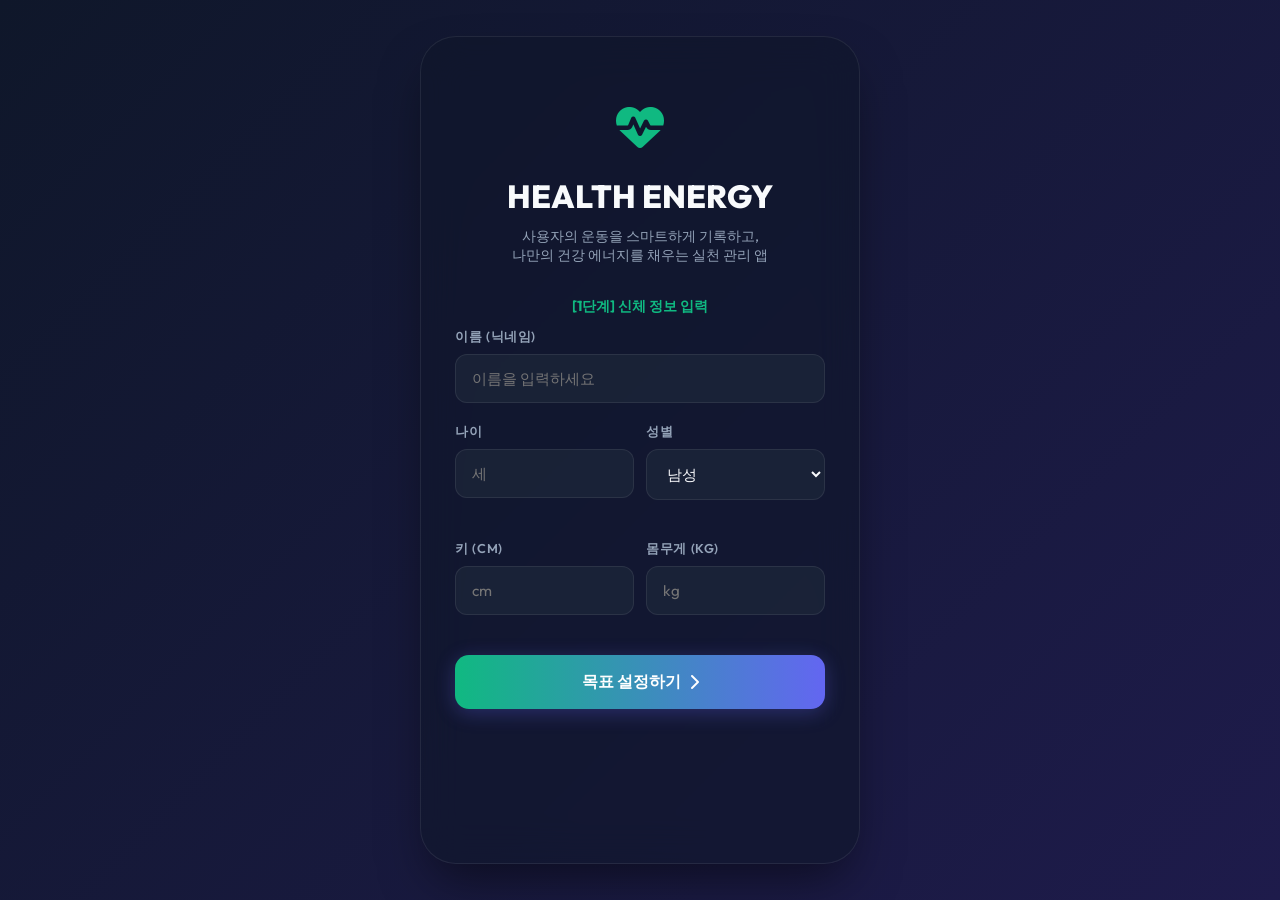
==== mobile-deploy/index.html @ dea9b388 "Add files via upload" ====
<!DOCTYPE html>
<html lang="ko">
<head>
  <meta charset="UTF-8">
  <meta name="viewport" content="width=device-width, initial-scale=1.0, viewport-fit=cover">
  <meta name="theme-color" content="#0f172a">
  <meta name="mobile-web-app-capable" content="yes">
  <meta name="apple-mobile-web-app-capable" content="yes">
  <meta name="apple-mobile-web-app-status-bar-style" content="black-translucent">
  <meta name="apple-mobile-web-app-title" content="Health Energy">
  <meta name="format-detection" content="telephone=no">
  <title>Health Energy - 건강과 웰빙</title>
  <link rel="manifest" href="manifest.webmanifest">
  <link rel="icon" href="icons/app-icon.svg" type="image/svg+xml">
  <link rel="apple-touch-icon" href="icons/app-icon.svg">
  <!-- Google Fonts Outfit -->
  <link rel="preconnect" href="https://fonts.googleapis.com">
  <link rel="preconnect" href="https://fonts.gstatic.com" crossorigin>
  <link href="https://fonts.googleapis.com/css2?family=Outfit:wght@300;400;500;600;700;800&display=swap" rel="stylesheet">
  <!-- FontAwesome for Premium Icons -->
  <link rel="stylesheet" href="https://cdnjs.cloudflare.com/ajax/libs/font-awesome/6.4.0/css/all.min.css">
  <!-- Local Styles -->
  <link rel="stylesheet" href="css/style.css">
</head>
<body>

  <div class="app-container">
    
    <!-- App Header (Hidden on onboarding) -->
    <header class="app-header" id="app-header" style="display: none;">
      <div class="logo-text">HEALTH ENERGY</div>
      <div class="header-actions">
        <button class="header-btn" id="btn-profile" title="프로필 설정">
          <i class="fa-solid fa-user"></i>
        </button>
      </div>
    </header>

    <!-- Floating Action Button for Quick Workout Add -->
    <button class="floating-action-btn" id="fab-add-workout" style="display: none;" title="운동 추가">
      <i class="fa-solid fa-plus"></i>
    </button>

    <!-- Main Screens Container -->
    <main class="screen-wrapper">

      <!-- 1. Onboarding Screen -->
      <section id="screen-onboarding" class="app-screen active">
        <div class="onboarding-container">
          <div style="font-size: 3rem; color: var(--color-primary); margin-bottom: 20px;">
            <i class="fa-solid fa-heart-pulse"></i>
          </div>
          <h1 class="onboarding-title">HEALTH ENERGY</h1>
          <p class="onboarding-desc">사용자의 운동을 스마트하게 기록하고,<br>나만의 건강 에너지를 채우는 실천 관리 앱</p>
          
          <form id="form-onboarding" style="width: 100%;">
            <!-- STEP 1: Profile Information -->
            <div id="onboarding-step-1" style="width: 100%;">
              <div style="font-size: 0.9rem; font-weight: 700; color: var(--color-primary); margin-bottom: 12px; text-align: center;">[1단계] 신체 정보 입력</div>
              
              <div class="form-group">
                <label for="input-name">이름 (닉네임)</label>
                <input type="text" id="input-name" class="form-input" placeholder="이름을 입력하세요" required>
              </div>
              
              <div class="stats-grid">
                <div class="form-group">
                  <label for="input-age">나이</label>
                  <input type="number" id="input-age" class="form-input" placeholder="세" required min="1" max="120">
                </div>
                <div class="form-group">
                  <label for="input-gender">성별</label>
                  <select id="input-gender" class="form-select" required>
                    <option value="male">남성</option>
                    <option value="female">여성</option>
                    <option value="other">기타</option>
                  </select>
                </div>
              </div>

              <div class="stats-grid">
                <div class="form-group">
                  <label for="input-height">키 (cm)</label>
                  <input type="number" id="input-height" class="form-input" placeholder="cm" required min="50" max="250">
                </div>
                <div class="form-group">
                  <label for="input-weight">몸무게 (kg)</label>
                  <input type="number" id="input-weight" class="form-input" placeholder="kg" required min="10" max="300">
                </div>
              </div>

              <button type="button" id="btn-onboarding-next" class="btn-primary" style="margin-top: 15px; width: 100%;">
                목표 설정하기 <i class="fa-solid fa-chevron-right"></i>
              </button>
            </div>

            <!-- STEP 2: Goal Settings (hidden initially) -->
            <div id="onboarding-step-2" style="width: 100%; display: none;">
              <div style="font-size: 0.9rem; font-weight: 700; color: var(--color-primary); margin-bottom: 12px; text-align: center;">[2단계] 하루 활동 목표 설정</div>
              
              <div class="form-group">
                <label for="input-calorie-goal">하루 목표 소모 칼로리 (kcal)</label>
                <input type="number" id="input-calorie-goal" class="form-input" value="500" min="50" max="10000" required>
              </div>

              <div class="form-group">
                <label for="input-duration-goal">하루 목표 운동 시간 (분)</label>
                <input type="number" id="input-duration-goal" class="form-input" value="60" min="5" max="1440" required>
              </div>

              <div class="form-group">
                <label for="input-step-goal">하루 목표 걸음 수 (걸음)</label>
                <input type="number" id="input-step-goal" class="form-input" value="10000" step="1000" min="1000" max="100000" required>
              </div>

              <div style="display: flex; gap: 12px; margin-top: 20px;">
                <button type="button" id="btn-onboarding-back" class="btn-secondary" style="flex: 1; padding: 12px;">
                  <i class="fa-solid fa-chevron-left"></i> 이전
                </button>
                <button type="submit" class="btn-primary" style="flex: 2; padding: 12px;">
                  시작하기 <i class="fa-solid fa-circle-check"></i>
                </button>
              </div>
            </div>
          </form>
        </div>
      </section>

      <!-- 2. Home Dashboard Screen -->
      <section id="screen-home" class="app-screen">
        <!-- Welcoming -->
        <div style="margin-bottom: 20px; display: flex; justify-content: space-between; align-items: center;">
          <div>
            <h2 style="font-size: 1.4rem; font-weight: 800;">안녕하세요, <span id="user-display-name">사용자</span>님!</h2>
            <p style="font-size: 0.8rem; color: var(--text-secondary);">날짜별 건강 에너지를 되돌아보세요.</p>
          </div>
        </div>
        <!-- Health Energy Gauge Card -->
        <div class="glass-card" style="text-align: center;">
          <div class="glass-card-title" style="margin-bottom: 8px;">
            <span>오늘의 건강 에너지</span>
            <i class="fa-solid fa-bolt" style="color: var(--color-warning);"></i>
          </div>
          
          <!-- Arrow-based Date Selector inside Card -->
          <div style="display: flex; justify-content: center; align-items: center; gap: 16px; margin: 0px auto 14px; max-width: 200px;">
            <button id="btn-home-prev-date" class="header-btn" style="width: 28px; height: 28px; font-size: 0.75rem;" title="다음 날짜">
              <i class="fa-solid fa-chevron-left"></i>
            </button>
            <span id="home-selected-date-label" style="font-size: 0.85rem; font-weight: 700; color: var(--color-primary); flex: 1; text-align: center; white-space: nowrap;">오늘</span>
            <button id="btn-home-next-date" class="header-btn" style="width: 28px; height: 28px; font-size: 0.75rem;" title="이전 날짜" disabled>
              <i class="fa-solid fa-chevron-right"></i>
            </button>
          </div>
          
          <div class="energy-gauge-container">
            <svg class="svg-gauge">
              <defs>
                <linearGradient id="energyGrad" x1="0%" y1="0%" x2="100%" y2="100%">
                  <stop offset="0%" stop-color="var(--color-secondary)" />
                  <stop offset="100%" stop-color="var(--color-primary)" />
                </linearGradient>
              </defs>
              <circle class="svg-gauge-bg" cx="85" cy="85" r="70" />
              <circle class="svg-gauge-fill" id="energy-gauge-fill" cx="85" cy="85" r="70" />
            </svg>
            <div class="gauge-center-text">
              <span class="gauge-value" id="energy-score-val">0</span>
              <span class="gauge-unit">POINTS</span>
            </div>
            <div class="energy-status-badge" id="energy-status-text">에너지 충전 대기 중</div>
          </div>

          <p style="font-size: 0.75rem; color: var(--text-secondary); line-height: 1.4; max-width: 280px; margin: 0 auto 15px;">
            운동 시간, 빈도, 연속성 등을 종합적으로 반영하여 실시간으로 에너지가 충전됩니다.
          </p>
          <button class="btn-primary" id="btn-toggle-energy-details" style="width: 100%; border-radius: 16px; padding: 14px; font-weight: 700; background: linear-gradient(135deg, var(--color-primary), var(--color-secondary)); box-shadow: 0 4px 15px rgba(16, 185, 129, 0.4);">
            <i class="fa-solid fa-circle-info"></i> 자세히 알아보기
          </button>
          
          <!-- Detailed Energy info container -->
          <div id="energy-details-container" style="display: none; margin-top: 16px; text-align: left; padding: 14px; border-radius: 12px; background: rgba(255, 255, 255, 0.03); border: 1px solid rgba(255, 255, 255, 0.05); animation: fadeIn 0.3s ease;">
            <h4 style="font-size: 0.85rem; font-weight: 700; margin-bottom: 12px; color: var(--color-primary); display: flex; align-items: center; gap: 6px;">
              <i class="fa-solid fa-chart-pie"></i> 요소별 에너지 분석
            </h4>
            
            <!-- 근력 -->
            <div style="margin-bottom: 10px;">
              <div style="display: flex; justify-content: space-between; font-size: 0.75rem; margin-bottom: 4px;">
                <span>💪 근력 (Muscle Strength)</span>
                <span id="score-strength" style="font-weight: 700;">0%</span>
              </div>
              <div style="height: 6px; background: rgba(255, 255, 255, 0.05); border-radius: 3px; overflow: hidden;">
                <div id="bar-strength" style="height: 100%; width: 0%; background: var(--color-accent); border-radius: 3px; transition: width 0.5s ease;"></div>
              </div>
            </div>

            <!-- 근지구력 -->
            <div style="margin-bottom: 10px;">
              <div style="display: flex; justify-content: space-between; font-size: 0.75rem; margin-bottom: 4px;">
                <span>🏋️ 근지구력 (Muscle Endurance)</span>
                <span id="score-endurance" style="font-weight: 700;">0%</span>
              </div>
              <div style="height: 6px; background: rgba(255, 255, 255, 0.05); border-radius: 3px; overflow: hidden;">
                <div id="bar-endurance" style="height: 100%; width: 0%; background: var(--color-warning); border-radius: 3px; transition: width 0.5s ease;"></div>
              </div>
            </div>

            <!-- 심폐지구력 -->
            <div style="margin-bottom: 10px;">
              <div style="display: flex; justify-content: space-between; font-size: 0.75rem; margin-bottom: 4px;">
                <span>🫁 심폐지구력 (Cardiorespiratory)</span>
                <span id="score-cardio" style="font-weight: 700;">0%</span>
              </div>
              <div style="height: 6px; background: rgba(255, 255, 255, 0.05); border-radius: 3px; overflow: hidden;">
                <div id="bar-cardio" style="height: 100%; width: 0%; background: var(--color-secondary); border-radius: 3px; transition: width 0.5s ease;"></div>
              </div>
            </div>

            <!-- 유연성 -->
            <div style="margin-bottom: 4px;">
              <div style="display: flex; justify-content: space-between; font-size: 0.75rem; margin-bottom: 4px;">
                <span>🧘 유연성 (Flexibility)</span>
                <span id="score-flexibility" style="font-weight: 700;">0%</span>
              </div>
              <div style="height: 6px; background: rgba(255, 255, 255, 0.05); border-radius: 3px; overflow: hidden;">
                <div id="bar-flexibility" style="height: 100%; width: 0%; background: var(--color-primary); border-radius: 3px; transition: width 0.5s ease;"></div>
              </div>
            </div>
          </div>
        </div>

        <!-- Today Summary Header -->
        <div style="margin: 22px 0 10px; display: flex; justify-content: space-between; align-items: center; padding: 0 4px;">
          <h3 style="font-size: 0.95rem; font-weight: 700; color: var(--text-primary); margin: 0; display: flex; align-items: center; gap: 6px;">
            <i class="fa-solid fa-square-poll-vertical" style="color: var(--color-primary);"></i> 오늘의 활동 요약
          </h3>
          <button id="btn-edit-goals" style="background: transparent; border: none; color: var(--color-primary); font-size: 0.75rem; font-weight: 700; cursor: pointer; display: flex; align-items: center; gap: 4px; padding: 4px 8px; border-radius: 8px; border: 1px solid rgba(16, 185, 129, 0.2); transition: all 0.2s;">
            <i class="fa-solid fa-pen-to-square"></i> 목표 수정
          </button>
        </div>

        <!-- Today Summary Card -->
        <div class="stats-grid">
          <div class="stat-box">
            <span class="stat-label"><i class="fa-solid fa-fire" style="color: var(--color-accent);"></i> 활동 칼로리</span>
            <span class="stat-value"><span id="today-calories">0</span> / <span id="goal-calories">500</span> kcal</span>
          </div>
          <div class="stat-box">
            <span class="stat-label"><i class="fa-solid fa-shoe-prints" style="color: var(--color-primary);"></i> 걸음 수</span>
            <span class="stat-value"><span id="today-steps">0</span> / <span id="goal-steps">10,000</span></span>
          </div>
        </div>

        <div class="stats-grid">
          <div class="stat-box">
            <span class="stat-label"><i class="fa-solid fa-clock" style="color: var(--color-secondary);"></i> 운동 시간</span>
            <span class="stat-value"><span id="today-duration">0</span> / <span id="goal-duration">60</span> 분</span>
          </div>
          <div class="stat-box">
            <span class="stat-label"><i class="fa-solid fa-calendar-check" style="color: var(--color-warning);"></i> 연속 실천</span>
            <span class="stat-value"><span id="user-streak">0</span> 일 연속 🔥</span>
          </div>
        </div>

        <!-- Recommended Workouts -->
        <div class="glass-card">
          <div class="glass-card-title" style="margin-bottom: 6px;">오늘의 추천 운동</div>
          
          <!-- Deficient element-based recommendations -->
          <div style="font-size: 0.75rem; color: var(--text-secondary); margin-bottom: 12px; padding: 0 4px;" id="home-recommendation-reason">
            최근 1주일간 분석 결과...
          </div>
          
          <div class="exercise-list" id="home-recommendation-list">
            <div class="exercise-item" onclick="app.selectWorkoutPreset('Squats')">
              <div class="exercise-info">
                <div class="exercise-icon"><i class="fa-solid fa-child"></i></div>
                <div>
                  <div class="exercise-name">스쿼트 (Squats)</div>
                  <div class="exercise-meta">자세 분석 시범 서비스 가능</div>
                </div>
              </div>
              <i class="fa-solid fa-chevron-right" style="font-size: 0.8rem; color: var(--text-secondary);"></i>
            </div>

            <div class="exercise-item" onclick="app.selectWorkoutPreset('Walking')">
              <div class="exercise-info">
                <div class="exercise-icon" style="background: rgba(16, 185, 129, 0.15); color: var(--color-primary);"><i class="fa-solid fa-person-running"></i></div>
                <div>
                  <div class="exercise-name">야외 걷기/달리기</div>
                  <div class="exercise-meta">GPS 자동 이동 측정 시뮬레이션</div>
                </div>
              </div>
              <i class="fa-solid fa-chevron-right" style="font-size: 0.8rem; color: var(--text-secondary);"></i>
            </div>
          </div>
        </div>
      </section>

      <!-- 2.5 Recommendation Screen -->
      <section id="screen-recommendation" class="app-screen">
        <div style="margin-bottom: 20px;">
          <h2 style="font-size: 1.4rem; font-weight: 800;">맞춤 운동 추천</h2>
          <p style="font-size: 0.8rem; color: var(--text-secondary);">현재 건강 상태를 분석하여 알맞은 운동을 제안합니다.</p>
        </div>

        <div class="glass-card" style="text-align: center; padding: 40px 20px;" id="recommendation-loading">
          <i class="fa-solid fa-circle-notch fa-spin" style="font-size: 3rem; color: var(--color-primary); margin-bottom: 20px;"></i>
          <h3 style="font-size: 1.1rem; margin-bottom: 8px;">최적의 운동을 찾고 있습니다...</h3>
          <p style="font-size: 0.8rem; color: var(--text-secondary);">최근 활동 기록과 건강 에너지를 분석 중입니다.</p>
        </div>

        <div id="recommendation-result" style="display: none;">
          <!-- Content dynamically rendered via JS -->
        </div>

        <button class="btn-secondary" onclick="app.navigateTo('home')" style="margin-top: 20px;">
          <i class="fa-solid fa-arrow-left"></i> 홈으로 돌아가기
        </button>
      </section>

      <!-- 3. Selection Screen (Select Exercise Mode) -->
      <section id="screen-choose-workout" class="app-screen">
        <div style="margin-bottom: 24px;">
          <h2 style="font-size: 1.4rem; font-weight: 800;">기록 방식 선택</h2>
          <p style="font-size: 0.8rem; color: var(--text-secondary);">운동을 기록할 상황과 방법을 골라주세요.</p>
        </div>

        <div class="selection-card" onclick="app.navigateTo('camera-workout')">
          <div class="selection-card-icon">
            <i class="fa-solid fa-camera"></i>
          </div>
          <div class="selection-card-details">
            <div class="selection-card-title">카메라로 활동 기록</div>
            <div class="selection-card-desc">기기 내 웹캠을 활용해 횟수 측정과 스쿼트 자세 분석 피드백을 체험합니다. (시뮬레이션 버전)</div>
          </div>
        </div>

        <div class="selection-card" onclick="app.navigateTo('auto-tracking')">
          <div class="selection-card-icon" style="color: var(--color-secondary);">
            <i class="fa-solid fa-location-crosshairs"></i>
          </div>
          <div class="selection-card-details">
            <div class="selection-card-title">자동 운동 측정</div>
            <div class="selection-card-desc">걷기, 달리기와 같은 활동을 실시간 이동량으로 자동 측정해 드립니다.</div>
          </div>
        </div>

        <div class="selection-card" onclick="app.navigateTo('direct-input')">
          <div class="selection-card-icon" style="color: var(--color-accent);">
            <i class="fa-solid fa-pen-to-square"></i>
          </div>
          <div class="selection-card-details">
            <div class="selection-card-title">직접 활동 기록</div>
            <div class="selection-card-desc">헬스, 수영, 축구 등 다른 운동 결과를 시간과 강도, 간단한 메모와 함께 수동으로 적어 기록합니다.</div>
          </div>
        </div>

        <button class="btn-secondary" onclick="app.navigateTo('home')" style="margin-top: 10px;">
          <i class="fa-solid fa-arrow-left"></i> 홈으로 가기
        </button>
      </section>

      <!-- 4. Camera Workout Simulation Screen -->
      <section id="screen-camera-workout" class="app-screen">
        <div style="margin-bottom: 16px;">
          <h2 style="font-size: 1.4rem; font-weight: 800;">카메라로 활동 기록</h2>
          <p style="font-size: 0.8rem; color: var(--text-secondary);">기기 내 웹캠을 활용해 횟수 측정과 자세 분석 피드백을 진행합니다.</p>
        </div>

        <!-- Exercise Selector -->
        <div class="form-group" style="margin-bottom: 20px;">
          <label for="select-camera-exercise">측정할 운동 선택</label>
          <select id="select-camera-exercise" class="form-select" required>
            <option value="" disabled selected hidden>측정할 운동을 선택해주세요.</option>
            <optgroup label="근력 운동">
              <option value="바이셉 컬">바이셉 컬</option>
              <option value="레터럴 레이즈">레터럴 레이즈</option>
              <option value="오버헤드 프레스">오버헤드 프레스</option>
            </optgroup>
            <optgroup label="근지구력 운동">
              <option value="스쿼트">스쿼트</option>
              <option value="팔굽혀펴기">팔굽혀펴기</option>
              <option value="윗몸일으키기">윗몸일으키기</option>
              <option value="레그레이즈">레그레이즈</option>
              <option value="니 레이즈">니 레이즈</option>
              <option value="니 프레스">니 프레스</option>
              <option value="크런치">크런치</option>
            </optgroup>
          </select>
        </div>

        <!-- Placeholder when no exercise is selected -->
        <div id="camera-exercise-placeholder" class="mock-box" style="height: 240px; display: flex; flex-direction: column; align-items: center; justify-content: center; text-align: center; gap: 12px; background: rgba(255,255,255,0.01); border: 1px dashed rgba(255,255,255,0.1); margin-bottom: 20px;">
          <i class="fa-solid fa-camera-rotate" style="font-size: 2.5rem; color: var(--text-secondary); opacity: 0.5;"></i>
          <span style="font-size: 0.85rem; color: var(--text-secondary); line-height: 1.5;">측정할 운동 종류를 선택하시면<br>카메라 기능이 활성화됩니다.</span>
        </div>

        <!-- Camera Workspace Container -->
        <div id="camera-workspace-container" style="display: none;">
          <div class="mock-box" id="camera-viewport" style="margin-bottom: 20px; position: relative; overflow: hidden; background: #000; display: flex; align-items: center; justify-content: center; height: 260px;">
            <!-- Real webcam video element -->
            <video id="webcam-video" autoplay playsinline muted style="width: 100%; height: 100%; object-fit: cover; position: absolute; top: 0; left: 0; transform: scaleX(-1);"></video>
            
            <!-- Real-time skeleton canvas overlay -->
            <canvas id="skeleton-canvas" style="width: 100%; height: 100%; position: absolute; top: 0; left: 0; z-index: 1; pointer-events: none; transform: scaleX(-1);"></canvas>
            
            <!-- Hidden processing canvas -->
            <canvas id="processing-canvas" style="display: none;" width="320" height="240"></canvas>

            <button type="button" id="btn-switch-camera" class="camera-switch-btn" aria-label="전면 및 후면 카메라 전환" title="카메라 전환">
              <i class="fa-solid fa-camera-rotate"></i>
            </button>
            
            <div class="camera-indicator" style="z-index: 2;">
              <div class="camera-dot"></div>
              <span>실시간 카메라 스트림</span>
            </div>
            
            <span style="z-index: 2; font-weight: 500; font-size: 0.8rem; background: rgba(0,0,0,0.5); padding: 4px 10px; border-radius: 4px;" id="camera-status-msg">자세를 잡고 대기하세요.</span>
          </div>

          <div class="stats-grid" style="margin-bottom: 16px;">
            <div class="stat-box" style="text-align: center;">
              <span class="stat-label" id="camera-rep-label">수행 횟수</span>
              <span class="stat-value" id="camera-rep-count" style="font-size: 2rem; color: var(--color-primary);">0 <span style="font-size: 1rem;">회</span></span>
            </div>
            <div class="stat-box" style="text-align: center;">
              <span class="stat-label">자세 점수</span>
              <span class="stat-value" id="camera-posture-score" style="font-size: 2rem; color: var(--color-secondary);">-- <span style="font-size: 1rem;">점</span></span>
            </div>
          </div>

          <div class="mock-box" style="margin-bottom: 20px; padding: 12px; font-size: 0.78rem; line-height: 1.55; color: var(--text-secondary);">
            선택한 운동에 필요한 주요 관절은 한쪽만 보여도 측정됩니다. 파란색으로 표시되는 부위를 보여주고 시작 자세와 끝 자세를 잠깐 유지해 주세요.
          </div>

          <button class="btn-primary" id="btn-finish-camera-workout">
            운동 끝내고 기록 저장
          </button>
        </div>

        <button class="btn-secondary" onclick="app.navigateTo('choose-workout')" style="margin-top: 10px;">
          뒤로 가기
        </button>
      </section>

      <!-- 5. Auto Tracking Screen -->
      <section id="screen-auto-tracking" class="app-screen">
        <div style="margin-bottom: 16px;">
          <h2 style="font-size: 1.4rem; font-weight: 800;">실시간 자동 측정</h2>
          <p style="font-size: 0.8rem; color: var(--text-secondary);">스마트폰 GPS 및 센서 활동을 가상으로 시뮬레이션합니다.</p>
        </div>

        <!-- Exercise Selector -->
        <div class="form-group" style="margin-bottom: 20px;">
          <label for="select-auto-exercise">측정할 운동 선택</label>
          <select id="select-auto-exercise" class="form-select" required>
            <option value="" disabled selected hidden>측정할 운동을 선택해주세요.</option>
            <optgroup label="근력 운동">
              <option value="바이셉 컬">바이셉 컬</option>
              <option value="레터럴 레이즈">레터럴 레이즈</option>
              <option value="오버헤드 프레스">오버헤드 프레스</option>
            </optgroup>
            <optgroup label="근지구력 운동">
              <option value="스쿼트">스쿼트</option>
              <option value="팔굽혀펴기">팔굽혀펴기</option>
              <option value="윗몸일으키기">윗몸일으키기</option>
              <option value="레그레이즈">레그레이즈</option>
              <option value="니 레이즈">니 레이즈</option>
              <option value="니 프레스">니 프레스</option>
              <option value="크런치">크런치</option>
            </optgroup>
          </select>
        </div>

        <!-- Placeholder when no exercise is selected -->
        <div id="auto-exercise-placeholder" class="mock-box" style="height: 160px; display: flex; flex-direction: column; align-items: center; justify-content: center; text-align: center; gap: 12px; background: rgba(255,255,255,0.01); border: 1px dashed rgba(255,255,255,0.1); margin-bottom: 20px;">
          <i class="fa-solid fa-person-running" style="font-size: 2.5rem; color: var(--text-secondary); opacity: 0.5;"></i>
          <span style="font-size: 0.85rem; color: var(--text-secondary); line-height: 1.5;">측정할 운동 종류를 선택하시면<br>자동 측정 센서 기능이 활성화됩니다.</span>
        </div>

        <!-- Auto Workspace Container -->
        <div id="auto-workspace-container" style="display: none;">
          <div class="mock-box" style="height: 160px; background: radial-gradient(circle, #1e1b4b 0%, #020617 100%); margin-bottom: 20px;">
            <div style="font-size: 0.75rem; color: var(--text-secondary); margin-bottom: 6px;">실시간 페이스 속도계</div>
            <div style="font-size: 2.5rem; font-weight: 800; color: var(--color-secondary);" id="auto-speed">0.0 <span style="font-size: 1rem; font-weight: 500; color: var(--text-secondary);">km/h</span></div>
            <div style="margin-top: 8px; font-size: 0.75rem; color: var(--color-primary);" id="auto-tracking-status"><i class="fa-solid fa-pause"></i> 일시 정지됨</div>
          </div>

          <div class="stats-grid">
            <div class="stat-box">
              <span class="stat-label">이동 시간</span>
              <span class="stat-value" id="auto-duration">00:00</span>
            </div>
            <div class="stat-box">
              <span class="stat-label" id="auto-steps-label">걸음 수</span>
              <span class="stat-value" id="auto-steps">0 걸음</span>
            </div>
          </div>

          <div class="stats-grid" style="margin-bottom: 16px;">
            <div class="stat-box">
              <span class="stat-label">이동 거리</span>
              <span class="stat-value" id="auto-distance">0.00 km</span>
            </div>
            <div class="stat-box">
              <span class="stat-label">소모 칼로리</span>
              <span class="stat-value" id="auto-calories">0 kcal</span>
            </div>
          </div>

          <div class="interactive-mock-controls" style="margin-bottom: 20px;">
            <button class="btn-primary" id="btn-sensor-toggle" style="background: var(--color-primary);">시작</button>
            <button class="btn-secondary" id="btn-sensor-speedup" disabled>가속 시뮬레이션</button>
          </div>

          <button class="btn-primary" id="btn-finish-auto-workout" style="background: linear-gradient(to right, var(--color-secondary), var(--color-accent));">
            측정 완료 및 저장
          </button>
        </div>
        
        <button class="btn-secondary" onclick="app.navigateTo('choose-workout')" style="margin-top: 10px;">
          뒤로 가기
        </button>
      </section>

      <!-- 6. Direct Input Form Screen -->
      <section id="screen-direct-input" class="app-screen">
        <div style="margin-bottom: 16px;">
          <h2 style="font-size: 1.4rem; font-weight: 800;">직접 활동 기록</h2>
          <p style="font-size: 0.8rem; color: var(--text-secondary);">수행하신 운동 종류와 결과를 입력하세요.</p>
        </div>

        <form id="form-direct-workout">
          <div class="form-group">
            <label for="select-exercise-type">운동 종류 (선택)</label>
            <select id="select-exercise-type" class="form-select" required>
              <option value="" disabled selected hidden>운동 종류를 선택해주세요.</option>
              <optgroup label="근력 운동">
                <option value="바이셉 컬" data-unit="회" data-name="바이셉 컬">바이셉 컬</option>
                <option value="레터럴 레이즈" data-unit="회" data-name="레터럴 레이즈">레터럴 레이즈</option>
                <option value="오버헤드 프레스" data-unit="회" data-name="오버헤드 프레스">오버헤드 프레스</option>
              </optgroup>
              <optgroup label="근지구력 운동">
                <option value="스쿼트" data-unit="회" data-name="스쿼트">스쿼트</option>
                <option value="팔굽혀펴기" data-unit="회" data-name="팔굽혀펴기">팔굽혀펴기</option>
                <option value="윗몸일으키기" data-unit="회" data-name="윗몸일으키기">윗몸일으키기</option>
                <option value="레그레이즈" data-unit="회" data-name="레그레이즈">레그레이즈</option>
                <option value="니 레이즈" data-unit="회" data-name="니 레이즈">니 레이즈</option>
                <option value="니 프레스" data-unit="회" data-name="니 프레스">니 프레스</option>
                <option value="크런치" data-unit="회" data-name="크런치">크런치</option>
              </optgroup>
            </select>
          </div>

          <!-- Measurement Input Group (Conditional) -->
          <div id="direct-measurement-group" style="display: none; margin-bottom: 15px;" class="form-group">
            <label id="label-direct-measurement" for="input-direct-measurement">측정 기록</label>
            <input type="number" step="0.1" id="input-direct-measurement" class="form-input" placeholder="측정값을 입력하세요">
          </div>

          <div class="stats-grid">
            <div class="form-group">
              <label for="input-direct-duration">운동 시간 (분)</label>
              <input type="number" id="input-direct-duration" class="form-input" min="1" max="1440" required placeholder="30">
            </div>
            <div class="form-group" id="direct-reps-group" style="display: none;">
              <label for="input-direct-reps">수행 횟수 (회)</label>
              <input type="number" id="input-direct-reps" class="form-input" min="1" max="1000" placeholder="20">
            </div>
          </div>

          <div class="form-group" style="margin-top: 15px;">
            <label for="select-direct-intensity">주관적 강도</label>
            <select id="select-direct-intensity" class="form-select" required>
              <option value="" disabled selected hidden>운동 강도를 선택해주세요.</option>
              <option value="low">가벼움 (산책 수준)</option>
              <option value="medium">보통 (적당히 땀이 남)</option>
              <option value="high">힘듦 (숨이 많이 참)</option>
            </select>
          </div>

          <div class="form-group">
            <label for="input-direct-memo">한 줄 메모 / 피드백</label>
            <textarea id="input-direct-memo" class="form-input" rows="3" style="resize: none;" placeholder="오늘 운동은 어떠셨나요? 느낌을 메모해보세요."></textarea>
          </div>

          <button type="submit" class="btn-primary">
            운동 기록 저장 <i class="fa-solid fa-circle-check"></i>
          </button>
          
          <button type="button" class="btn-secondary" onclick="app.navigateTo('choose-workout')" style="margin-top: 10px;">
            뒤로 가기
          </button>
        </form>
      </section>

      <!-- 7. Timeline Screen -->
      <section id="screen-timeline" class="app-screen">
        <div style="margin-bottom: 20px; display: flex; justify-content: space-between; align-items: center;">
          <div>
            <h2 style="font-size: 1.4rem; font-weight: 800;">운동 타임라인</h2>
            <p style="font-size: 0.8rem; color: var(--text-secondary);">차곡차곡 쌓인 건강 기록들</p>
          </div>
          <button class="header-btn" id="btn-clear-logs" title="기록 전체 초기화" style="border-color: rgba(244, 63, 94, 0.3); color: var(--color-accent);">
            <i class="fa-solid fa-trash-can"></i>
          </button>
        </div>

        <!-- Date Filters Scrollbar -->
        <div class="date-filter-container" id="timeline-date-filters">
          <!-- Dynamically populated via JS -->
        </div>

        <div id="timeline-empty-state" style="text-align: center; padding: 40px 10px; color: var(--text-secondary);">
          <i class="fa-regular fa-calendar-times" style="font-size: 2.5rem; margin-bottom: 12px; opacity: 0.5;"></i>
          <p style="font-size: 0.85rem;">아직 기록된 운동이 없습니다.<br>첫 운동을 기록해보세요!</p>
        </div>

        <div class="timeline-list" id="timeline-items-container">
          <!-- Dynamically populated via JS -->
        </div>
      </section>

      <!-- 8. Reports Screen -->
      <section id="screen-report" class="app-screen">
        <div style="margin-bottom: 20px;">
          <h2 style="font-size: 1.4rem; font-weight: 800;">분석 리포트</h2>
          <p style="font-size: 0.8rem; color: var(--text-secondary);">활동 기록 및 에너지 변화 요인 분석</p>
        </div>

        <!-- Interactive Calendar -->
        <div class="glass-card">
          <div class="glass-card-title">
            운동 캘린더
            <div id="calendar-month-year" style="font-size: 0.9rem; font-weight: 700; color: var(--color-primary); background: rgba(16,185,129,0.1); padding: 4px 10px; border-radius: 12px;">2023 10월</div>
          </div>
          <div class="calendar-container">
            <div class="calendar-header">
              <span>일</span><span>월</span><span>화</span><span>수</span><span>목</span><span>금</span><span>토</span>
            </div>
            <div class="calendar-grid" id="calendar-grid">
              <!-- Dynamically populated via JS -->
            </div>
          </div>
          <div id="calendar-selected-logs" style="margin-top: 16px; border-top: 1px solid rgba(255,255,255,0.1); padding-top: 16px; min-height: 50px;">
            <p style="font-size: 0.8rem; color: var(--text-secondary); text-align: center;">날짜를 선택하면 기록이 표시됩니다.</p>
          </div>
        </div>

        <!-- Timeframe Selector -->
        <div class="timeframe-group">
          <button class="btn-timeframe active" onclick="app.setReportTimeframe('weekly')" id="btn-tf-weekly">주간</button>
          <button class="btn-timeframe" onclick="app.setReportTimeframe('monthly')" id="btn-tf-monthly">월간</button>
          <button class="btn-timeframe" onclick="app.setReportTimeframe('yearly')" id="btn-tf-yearly">연간</button>
        </div>

        <!-- 1. Health Energy Score Graph Card -->
        <div class="glass-card">
          <div class="glass-card-title">
            <span id="label-energy-score-title">주간 건강 에너지 점수</span>
            <i class="fa-solid fa-bolt" style="color: var(--color-warning);"></i>
          </div>
          <div class="chart-container" id="chart-energy-score">
            <!-- Dynamically populated via JS -->
          </div>
          <p style="font-size: 0.7rem; color: var(--text-secondary); text-align: center;" id="desc-energy-score">
            기간별 평균 에너지 상태를 보여줍니다.
          </p>
        </div>

        <!-- 2. Workout Duration Graph Card -->
        <div class="glass-card">
          <div class="glass-card-title">
            <span id="label-workout-duration-title">주간 운동 시간 (분)</span>
            <i class="fa-solid fa-clock" style="color: var(--color-secondary);"></i>
          </div>
          <div class="chart-container" id="chart-workout-duration">
            <!-- Dynamically populated via JS -->
          </div>
          <p style="font-size: 0.7rem; color: var(--text-secondary); text-align: center;" id="desc-workout-duration">
            기간별 총 운동 수행 시간의 변화입니다.
          </p>
        </div>

        <!-- Feedback Analysis -->
        <div class="glass-card">
          <div class="glass-card-title">종합 평가 및 가이드라인</div>
          <div style="font-size: 0.85rem; line-height: 1.5; color: var(--text-primary);">
            <div style="margin-bottom: 12px; display: flex; gap: 8px;">
              <span style="color: var(--color-primary); font-size: 1rem;"><i class="fa-solid fa-circle-check"></i></span>
              <p id="report-text-consistency">주간 일관성을 분석 중입니다. 꾸준히 기록을 채워보세요.</p>
            </div>
            <div style="margin-bottom: 12px; display: flex; gap: 8px;">
              <span style="color: var(--color-secondary); font-size: 1rem;"><i class="fa-solid fa-dumbbell"></i></span>
              <p id="report-text-volume">활동 시간 및 세기가 권장 수준에 맞게 진행되는지 모니터링됩니다.</p>
            </div>
            <div style="display: flex; gap: 8px;">
              <span style="color: var(--color-accent); font-size: 1rem;"><i class="fa-solid fa-heart"></i></span>
              <p id="report-text-posture">스쿼트 자세 점수 피드백에 맞춰 신체 균형 상태를 진단합니다.</p>
            </div>
          </div>
        </div>
      </section>

    </main>
    <!-- Bottom Navigation Bar (Hidden on onboarding) -->
    <nav class="nav-bar" id="app-navbar" style="display: none;">
      <a class="nav-item active" onclick="app.navigateTo('home')" id="nav-home">
        <i class="fa-solid fa-house"></i>
        <span>홈</span>
      </a>
      <a class="nav-item" onclick="app.navigateTo('choose-workout')" id="nav-choose">
        <i class="fa-solid fa-circle-play"></i>
        <span>운동 시작</span>
      </a>
      <a class="nav-item" onclick="app.navigateTo('timeline')" id="nav-timeline">
        <i class="fa-solid fa-list-ul"></i>
        <span>기록</span>
      </a>
      <a class="nav-item" onclick="app.navigateTo('report')" id="nav-report">
        <i class="fa-solid fa-chart-simple"></i>
        <span>분석</span>
      </a>
    </nav>

  </div>

  <!-- Goal Edit Modal -->
  <div id="modal-edit-goals" class="modal-overlay" style="display: none;">
    <div class="modal-content glass-card" style="max-width: 320px; width: 90%; text-align: left; padding: 20px; position: relative;">
      <h3 style="font-size: 1rem; font-weight: 800; color: var(--text-primary); margin-bottom: 16px; display: flex; align-items: center; gap: 8px;">
        <i class="fa-solid fa-sliders" style="color: var(--color-primary);"></i> 하루 목표 수정
      </h3>
      
      <form id="form-edit-goals">
        <div class="form-group">
          <label for="edit-calorie-goal">하루 목표 소모 칼로리 (kcal)</label>
          <input type="number" id="edit-calorie-goal" class="form-input" min="50" max="10000" required>
        </div>

        <div class="form-group">
          <label for="edit-duration-goal">하루 목표 운동 시간 (분)</label>
          <input type="number" id="edit-duration-goal" class="form-input" min="5" max="1440" required>
        </div>

        <div class="form-group">
          <label for="edit-step-goal">하루 목표 걸음 수 (걸음)</label>
          <input type="number" id="edit-step-goal" class="form-input" step="1000" min="1000" max="100000" required>
        </div>

        <div style="display: flex; gap: 10px; margin-top: 20px;">
          <button type="button" id="btn-close-edit-goals" class="btn-secondary" style="flex: 1; padding: 10px; font-size: 0.85rem; border-radius: 10px;">취소</button>
          <button type="submit" class="btn-primary" style="flex: 2; padding: 10px; font-size: 0.85rem; border-radius: 10px;">저장하기</button>
        </div>
      </form>
    </div>
  </div>

  <!-- Local Script Dependencies -->
  <script src="js/sensors.js"></script>
  <script src="js/app.js"></script>
</body>
</html>
---- mobile-deploy/css/style.css ----
/* Base Variables */
:root {
  --bg-color: #0f172a;
  --bg-gradient: linear-gradient(135deg, #0f172a 0%, #1e1b4b 100%);
  --card-bg: rgba(30, 41, 59, 0.7);
  --card-border: rgba(255, 255, 255, 0.08);
  --text-primary: #f8fafc;
  --text-secondary: #94a3b8;
  
  /* Neon Accents */
  --color-primary: #10b981;       /* Emerald / Energy */
  --color-primary-glow: rgba(16, 185, 129, 0.3);
  --color-secondary: #6366f1;     /* Indigo / Activity */
  --color-secondary-glow: rgba(99, 102, 241, 0.3);
  --color-accent: #f43f5e;        /* Rose / High Intensity */
  --color-accent-glow: rgba(244, 63, 94, 0.3);
  --color-warning: #f59e0b;       /* Amber / Warning */
}

/* Reset & Base Styles */
* {
  margin: 0;
  padding: 0;
  box-sizing: border-box;
  font-family: 'Outfit', -apple-system, BlinkMacSystemFont, "Segoe UI", Roboto, sans-serif;
  -webkit-tap-highlight-color: transparent;
  touch-action: manipulation;
}

body {
  background: var(--bg-color);
  background-image: var(--bg-gradient);
  color: var(--text-primary);
  min-height: 100vh;
  display: flex;
  justify-content: center;
  align-items: center;
}

/* Mobile App Mock Container */
.app-container {
  width: 100%;
  max-width: 440px;
  height: 92vh;
  min-height: 700px;
  background: rgba(15, 23, 42, 0.6);
  backdrop-filter: blur(20px);
  border: 1px solid var(--card-border);
  border-radius: 36px;
  box-shadow: 0 25px 50px -12px rgba(0, 0, 0, 0.5);
  display: flex;
  flex-direction: column;
  position: relative;
  overflow: hidden;
}

/* Header */
.app-header {
  padding: 20px 24px;
  display: flex;
  justify-content: space-between;
  align-items: center;
  border-bottom: 1px solid var(--card-border);
  background: rgba(15, 23, 42, 0.4);
  z-index: 10;
}

.logo-text {
  font-size: 1.25rem;
  font-weight: 800;
  letter-spacing: 0.05em;
  background: linear-gradient(to right, var(--color-primary), var(--color-secondary));
  -webkit-background-clip: text;
  -webkit-text-fill-color: transparent;
}

.header-actions {
  display: flex;
  gap: 12px;
}

.header-btn {
  background: var(--card-bg);
  border: 1px solid var(--card-border);
  color: var(--text-primary);
  width: 38px;
  height: 38px;
  border-radius: 50%;
  display: flex;
  align-items: center;
  justify-content: center;
  cursor: pointer;
  transition: all 0.2s ease;
}

.header-btn:hover {
  background: rgba(255, 255, 255, 0.1);
  transform: scale(1.05);
}

/* Screen Wrapper */
.screen-wrapper {
  flex: 1;
  overflow-y: auto;
  padding: 20px 24px;
  padding-bottom: 90px; /* Space for navbar */
  scroll-behavior: smooth;
}

/* Screen State Management */
.app-screen {
  display: none;
  animation: fadeIn 0.3s ease-out forwards;
}

.app-screen.active {
  display: block;
}

@keyframes fadeIn {
  from { opacity: 0; transform: translateY(8px); }
  to { opacity: 1; transform: translateY(0); }
}

/* Navigation Bar */
.nav-bar {
  position: absolute;
  bottom: 0;
  left: 0;
  right: 0;
  height: 76px;
  background: rgba(15, 23, 42, 0.85);
  backdrop-filter: blur(24px);
  border-top: 1px solid var(--card-border);
  display: flex;
  justify-content: space-around;
  align-items: center;
  padding: 0 16px;
  z-index: 10;
}

.nav-item {
  display: flex;
  flex-direction: column;
  align-items: center;
  gap: 4px;
  color: var(--text-secondary);
  font-size: 0.65rem;
  font-weight: 500;
  text-decoration: none;
  cursor: pointer;
  transition: all 0.2s ease;
  width: 60px;
}

.nav-item i {
  font-size: 1.25rem;
  transition: transform 0.2s ease;
}

.nav-item:hover, .nav-item.active {
  color: var(--color-primary);
}

.nav-item.active i {
  transform: translateY(-2px);
  text-shadow: 0 0 10px var(--color-primary-glow);
}

/* Onboarding Screen */
.onboarding-container {
  display: flex;
  flex-direction: column;
  justify-content: center;
  align-items: center;
  height: 100%;
  text-align: center;
  padding: 40px 10px;
}

.onboarding-title {
  font-size: 2rem;
  font-weight: 800;
  margin-bottom: 12px;
  line-height: 1.2;
}

.onboarding-desc {
  color: var(--text-secondary);
  font-size: 0.9rem;
  margin-bottom: 32px;
}

/* Forms & Inputs */
.form-group {
  width: 100%;
  margin-bottom: 20px;
  text-align: left;
}

.form-group label {
  display: block;
  font-size: 0.8rem;
  font-weight: 600;
  margin-bottom: 8px;
  color: var(--text-secondary);
  text-transform: uppercase;
  letter-spacing: 0.05em;
}

.form-input, .form-select {
  width: 100%;
  background: var(--card-bg);
  border: 1px solid var(--card-border);
  border-radius: 12px;
  padding: 14px 16px;
  color: var(--text-primary);
  font-size: 0.95rem;
  transition: all 0.2s ease;
}

.form-input:focus, .form-select:focus {
  outline: none;
  border-color: var(--color-primary);
  box-shadow: 0 0 12px var(--color-primary-glow);
}

/* Buttons */
.btn-primary {
  width: 100%;
  background: linear-gradient(to right, var(--color-primary), var(--color-secondary));
  color: white;
  border: none;
  border-radius: 14px;
  padding: 16px;
  font-size: 1rem;
  font-weight: 700;
  cursor: pointer;
  transition: all 0.2s ease;
  box-shadow: 0 4px 20px var(--color-secondary-glow);
  display: flex;
  align-items: center;
  justify-content: center;
  gap: 8px;
}

.btn-primary:hover {
  transform: translateY(-2px);
  box-shadow: 0 6px 24px rgba(99, 102, 241, 0.5);
}

.btn-secondary {
  width: 100%;
  background: var(--card-bg);
  border: 1px solid var(--card-border);
  color: var(--text-primary);
  border-radius: 14px;
  padding: 16px;
  font-size: 1rem;
  font-weight: 700;
  cursor: pointer;
  transition: all 0.2s ease;
  display: flex;
  align-items: center;
  justify-content: center;
  gap: 8px;
}

.btn-secondary:hover {
  background: rgba(255, 255, 255, 0.08);
}

/* Glass Cards */
.glass-card {
  background: var(--card-bg);
  border: 1px solid var(--card-border);
  border-radius: 20px;
  padding: 20px;
  margin-bottom: 16px;
}

.glass-card-title {
  font-size: 0.95rem;
  font-weight: 700;
  margin-bottom: 14px;
  display: flex;
  justify-content: space-between;
  align-items: center;
}

/* Circular Dashboard Gauge */
.energy-gauge-container {
  display: flex;
  flex-direction: column;
  align-items: center;
  justify-content: center;
  margin: 24px 0;
  position: relative;
}

.svg-gauge {
  width: 170px;
  height: 170px;
  transform: rotate(-90deg);
}

.svg-gauge-bg {
  fill: none;
  stroke: rgba(255, 255, 255, 0.05);
  stroke-width: 12px;
}

.svg-gauge-fill {
  fill: none;
  stroke: url(#energyGrad);
  stroke-width: 12px;
  stroke-linecap: round;
  stroke-dasharray: 440;
  stroke-dashoffset: 440;
  transition: stroke-dashoffset 0.8s cubic-bezier(0.4, 0, 0.2, 1);
}

.gauge-center-text {
  position: absolute;
  top: 50%;
  left: 50%;
  transform: translate(-50%, -50%);
  text-align: center;
  display: flex;
  flex-direction: column;
}

.gauge-value {
  font-size: 2.25rem;
  font-weight: 800;
  line-height: 1;
}

.gauge-unit {
  font-size: 0.65rem;
  color: var(--text-secondary);
  font-weight: 600;
  letter-spacing: 0.05em;
  margin-top: 2px;
}

.energy-status-badge {
  background: rgba(16, 185, 129, 0.15);
  border: 1px solid rgba(16, 185, 129, 0.3);
  color: var(--color-primary);
  padding: 6px 14px;
  border-radius: 20px;
  font-size: 0.75rem;
  font-weight: 700;
  margin-top: 16px;
  box-shadow: 0 0 10px rgba(16, 185, 129, 0.1);
}

/* Stats Row */
.stats-grid {
  display: grid;
  grid-template-columns: repeat(2, 1fr);
  gap: 12px;
  margin-bottom: 20px;
}

.stat-box {
  background: var(--card-bg);
  border: 1px solid var(--card-border);
  border-radius: 16px;
  padding: 16px;
  display: flex;
  flex-direction: column;
  gap: 6px;
}

.stat-label {
  font-size: 0.7rem;
  color: var(--text-secondary);
  font-weight: 600;
  text-transform: uppercase;
}

.stat-value {
  font-size: 1.15rem;
  font-weight: 800;
}

/* Recommended Exercises */
.exercise-list {
  display: flex;
  flex-direction: column;
  gap: 10px;
}

.exercise-item {
  display: flex;
  justify-content: space-between;
  align-items: center;
  padding: 12px 16px;
  background: rgba(255, 255, 255, 0.03);
  border: 1px solid rgba(255, 255, 255, 0.05);
  border-radius: 12px;
  cursor: pointer;
  transition: all 0.2s ease;
}

.exercise-item:hover {
  background: rgba(255, 255, 255, 0.07);
  border-color: var(--card-border);
  transform: translateX(4px);
}

.exercise-info {
  display: flex;
  align-items: center;
  gap: 12px;
}

.exercise-icon {
  width: 36px;
  height: 36px;
  border-radius: 10px;
  background: rgba(99, 102, 241, 0.15);
  color: var(--color-secondary);
  display: flex;
  align-items: center;
  justify-content: center;
}

.exercise-name {
  font-size: 0.85rem;
  font-weight: 700;
}

.exercise-meta {
  font-size: 0.7rem;
  color: var(--text-secondary);
}

/* Selection Cards (Method Select Screen) */
.selection-card {
  background: var(--card-bg);
  border: 2px solid transparent;
  border-radius: 20px;
  padding: 20px;
  margin-bottom: 16px;
  cursor: pointer;
  transition: all 0.2s ease;
  display: flex;
  align-items: center;
  gap: 16px;
}

.selection-card:hover {
  border-color: rgba(255, 255, 255, 0.15);
  background: rgba(30, 41, 59, 0.95);
  transform: scale(1.02);
}

.selection-card.selected {
  border-color: var(--color-primary);
  background: rgba(16, 185, 129, 0.05);
}

.selection-card-icon {
  width: 50px;
  height: 50px;
  border-radius: 16px;
  background: rgba(255, 255, 255, 0.05);
  display: flex;
  align-items: center;
  justify-content: center;
  font-size: 1.5rem;
  color: var(--color-primary);
}

.selection-card-details {
  flex: 1;
  text-align: left;
}

.selection-card-title {
  font-size: 0.95rem;
  font-weight: 700;
  margin-bottom: 4px;
}

.selection-card-desc {
  font-size: 0.75rem;
  color: var(--text-secondary);
  line-height: 1.3;
}

/* Mock Screen - Camera & Auto Tracking */
.mock-box {
  width: 100%;
  height: 200px;
  background: #020617;
  border: 1px solid var(--card-border);
  border-radius: 20px;
  margin-bottom: 20px;
  position: relative;
  overflow: hidden;
  display: flex;
  flex-direction: column;
  justify-content: center;
  align-items: center;
  color: var(--text-secondary);
}

.camera-indicator {
  position: absolute;
  top: 16px;
  left: 16px;
  display: flex;
  align-items: center;
  gap: 6px;
  font-size: 0.7rem;
  color: var(--color-accent);
}

.camera-dot {
  width: 8px;
  height: 8px;
  border-radius: 50%;
  background: var(--color-accent);
  animation: pulse 1.5s infinite;
}

@keyframes pulse {
  0% { opacity: 0.4; }
  50% { opacity: 1; }
  100% { opacity: 0.4; }
}

.interactive-mock-controls {
  display: grid;
  grid-template-columns: repeat(2, 1fr);
  gap: 12px;
  margin-bottom: 20px;
}

/* Timeline Timeline Items */
.timeline-list {
  display: flex;
  flex-direction: column;
  position: relative;
  padding-left: 20px;
}

.timeline-list::before {
  content: '';
  position: absolute;
  left: 4px;
  top: 10px;
  bottom: 10px;
  width: 2px;
  background: rgba(255, 255, 255, 0.08);
}

.timeline-item {
  position: relative;
  margin-bottom: 24px;
}

.timeline-item-dot {
  position: absolute;
  left: -20px;
  top: 4px;
  width: 10px;
  height: 10px;
  border-radius: 50%;
  background: var(--color-primary);
  border: 2px solid var(--bg-color);
  box-shadow: 0 0 8px var(--color-primary);
}

.timeline-item-content {
  background: var(--card-bg);
  border: 1px solid var(--card-border);
  border-radius: 14px;
  padding: 12px 16px;
}

.timeline-item-header {
  display: flex;
  justify-content: space-between;
  font-size: 0.75rem;
  margin-bottom: 6px;
}

.timeline-item-title {
  font-weight: 700;
}

.timeline-item-time {
  color: var(--text-secondary);
}

.timeline-item-meta {
  font-size: 0.75rem;
  color: var(--text-secondary);
  margin-bottom: 4px;
}

.timeline-item-memo {
  font-size: 0.8rem;
  background: rgba(255, 255, 255, 0.02);
  border-radius: 6px;
  padding: 6px 10px;
  margin-top: 6px;
  border-left: 3px solid var(--color-secondary);
}

/* Chart SVGs */
.chart-container {
  width: 100%;
  height: 140px;
  display: flex;
  align-items: flex-end;
  justify-content: space-between;
  padding: 10px 0;
  border-bottom: 1px solid var(--card-border);
  margin-bottom: 16px;
}

.chart-bar-wrapper {
  display: flex;
  flex-direction: column;
  align-items: center;
  flex: 1;
  gap: 8px;
}

.chart-bar-bg {
  width: 12px;
  height: 100px;
  background: rgba(255, 255, 255, 0.04);
  border-radius: 6px;
  display: flex;
  align-items: flex-end;
  overflow: hidden;
}

.chart-bar-fill {
  width: 100%;
  background: linear-gradient(to top, var(--color-secondary), var(--color-primary));
  border-radius: 6px;
  height: 0%;
  transition: height 0.6s ease;
}

.chart-bar-label {
  font-size: 0.65rem;
  color: var(--text-secondary);
  font-weight: 600;
}

.floating-action-btn {
  position: absolute;
  bottom: 96px;
  right: 24px;
  width: 56px;
  height: 56px;
  border-radius: 50%;
  background: linear-gradient(135deg, var(--color-primary) 0%, var(--color-secondary) 100%);
  color: white;
  border: none;
  display: flex;
  align-items: center;
  justify-content: center;
  font-size: 1.5rem;
  cursor: pointer;
  box-shadow: 0 8px 24px var(--color-secondary-glow);
  z-index: 9;
  transition: all 0.2s ease;
}

.floating-action-btn:hover {
  transform: translateY(-4px) rotate(90deg);
  box-shadow: 0 12px 28px rgba(99, 102, 241, 0.6);
}

/* Calendar Styles */
.calendar-container {
  width: 100%;
  margin-top: 10px;
}

.calendar-header {
  display: grid;
  grid-template-columns: repeat(7, 1fr);
  text-align: center;
  font-size: 0.75rem;
  font-weight: 700;
  color: var(--text-secondary);
  margin-bottom: 8px;
}

.calendar-grid {
  display: grid;
  grid-template-columns: repeat(7, 1fr);
  gap: 4px;
}

.calendar-day {
  aspect-ratio: 1;
  display: flex;
  flex-direction: column;
  justify-content: center;
  align-items: center;
  font-size: 0.8rem;
  border-radius: 8px;
  background: rgba(255, 255, 255, 0.02);
  cursor: pointer;
  position: relative;
  transition: all 0.2s ease;
}

.calendar-day:hover:not(.empty) {
  background: rgba(255, 255, 255, 0.1);
  transform: translateY(-2px);
}

.calendar-day.empty {
  background: transparent;
  cursor: default;
}

.calendar-day.today {
  color: var(--color-primary);
  font-weight: 800;
  border: 1px solid rgba(16, 185, 129, 0.3);
}

.calendar-day.selected {
  background: var(--color-primary);
  color: var(--bg-color);
  font-weight: 700;
  box-shadow: 0 4px 10px rgba(16, 185, 129, 0.4);
}

.calendar-dot {
  width: 4px;
  height: 4px;
  background: var(--color-accent);
  border-radius: 50%;
  margin-top: 2px;
}

.calendar-day.selected .calendar-dot {
  background: var(--bg-color);
}

/* UI Polishing */
.btn-primary:hover, .btn-secondary:hover {
  transform: translateY(-2px);
  box-shadow: 0 6px 15px rgba(0,0,0,0.3);
}

.glass-card {
  transition: transform 0.3s ease, box-shadow 0.3s ease;
}

.glass-card:hover {
  transform: translateY(-2px);
  box-shadow: 0 10px 30px rgba(0, 0, 0, 0.4), inset 0 1px 0 rgba(255, 255, 255, 0.15);
}

/* Timeframe button styles */
.timeframe-group {
  display: flex;
  background: rgba(255, 255, 255, 0.03);
  border: 1px solid var(--card-border);
  border-radius: 14px;
  padding: 4px;
  margin-bottom: 20px;
}

.btn-timeframe {
  flex: 1;
  background: transparent;
  border: none;
  color: var(--text-secondary);
  padding: 10px;
  border-radius: 10px;
  font-weight: 700;
  font-size: 0.85rem;
  cursor: pointer;
  transition: all 0.25s cubic-bezier(0.4, 0, 0.2, 1);
}

.btn-timeframe:hover {
  color: var(--text-primary);
  background: rgba(255, 255, 255, 0.04);
}

.btn-timeframe.active {
  background: linear-gradient(135deg, var(--color-primary), var(--color-secondary));
  color: white;
  box-shadow: 0 4px 12px var(--color-primary-glow);
}

/* Date filter scrollable buttons */
.date-filter-container {
  display: flex;
  gap: 8px;
  overflow-x: auto;
  padding: 4px 0 10px 0;
  margin-bottom: 16px;
  scrollbar-width: none; /* Firefox */
}

.date-filter-container::-webkit-scrollbar {
  display: none; /* Chrome, Safari, Opera */
}

.btn-date-filter {
  padding: 8px 16px;
  background: rgba(255, 255, 255, 0.03);
  border: 1px solid var(--card-border);
  color: var(--text-secondary);
  border-radius: 12px;
  font-size: 0.8rem;
  font-weight: 600;
  cursor: pointer;
  white-space: nowrap;
  transition: all 0.2s ease;
}

.date-filter-filter:hover {
  color: var(--text-primary);
  background: rgba(255, 255, 255, 0.05);
}

.btn-date-filter:hover {
  color: var(--text-primary);
  background: rgba(255, 255, 255, 0.05);
}

.btn-date-filter.active {
  background: linear-gradient(135deg, var(--color-primary), var(--color-secondary));
  color: white;
  border-color: transparent;
  box-shadow: 0 4px 10px var(--color-primary-glow);
}

/* Modal Styles */
.modal-overlay {
  position: fixed;
  top: 0;
  left: 0;
  right: 0;
  bottom: 0;
  background: rgba(0, 0, 0, 0.7);
  backdrop-filter: blur(8px);
  display: flex;
  align-items: center;
  justify-content: center;
  z-index: 999;
  animation: fadeIn 0.25s ease;
}

.modal-content {
  border: 1px solid var(--card-border);
  box-shadow: 0 20px 50px rgba(0, 0, 0, 0.6), inset 0 1px 0 rgba(255, 255, 255, 0.1);
  transform: scale(0.9);
  animation: modalShow 0.3s cubic-bezier(0.34, 1.56, 0.64, 1) forwards;
}

@keyframes modalShow {
  to {
    transform: scale(1);
  }
}

.camera-switch-btn {
  position: absolute;
  top: 12px;
  right: 12px;
  z-index: 4;
  width: 44px;
  height: 44px;
  border: 1px solid rgba(255, 255, 255, 0.25);
  border-radius: 50%;
  background: rgba(15, 23, 42, 0.72);
  color: #fff;
  display: flex;
  align-items: center;
  justify-content: center;
  font-size: 1rem;
  backdrop-filter: blur(8px);
  cursor: pointer;
}

.camera-switch-btn:active {
  transform: scale(0.94);
}

@media (max-width: 600px) {
  html,
  body {
    width: 100%;
    min-height: 100%;
    overflow: hidden;
    overscroll-behavior: none;
  }

  body {
    align-items: flex-start;
  }

  .app-container {
    width: 100%;
    max-width: none;
    height: 100vh;
    height: 100dvh;
    min-height: 0;
    border: 0;
    border-radius: 0;
    box-shadow: none;
  }

  .app-header {
    padding: calc(14px + env(safe-area-inset-top)) 16px 14px;
  }

  .screen-wrapper {
    padding: 16px;
    padding-bottom: calc(88px + env(safe-area-inset-bottom));
    -webkit-overflow-scrolling: touch;
  }

  .nav-bar {
    height: calc(70px + env(safe-area-inset-bottom));
    padding-bottom: env(safe-area-inset-bottom);
  }

  button,
  select,
  input,
  textarea {
    min-height: 44px;
  }

  select,
  input,
  textarea {
    font-size: 16px !important;
  }

  #camera-viewport {
    height: min(52dvh, 430px) !important;
    min-height: 280px;
    border-radius: 18px;
  }

  #webcam-video {
    object-position: center;
  }
}

@media (max-height: 600px) and (orientation: landscape) {
  #camera-viewport {
    height: 64dvh !important;
    min-height: 220px;
  }

  .screen-wrapper {
    padding-top: 12px;
  }
}
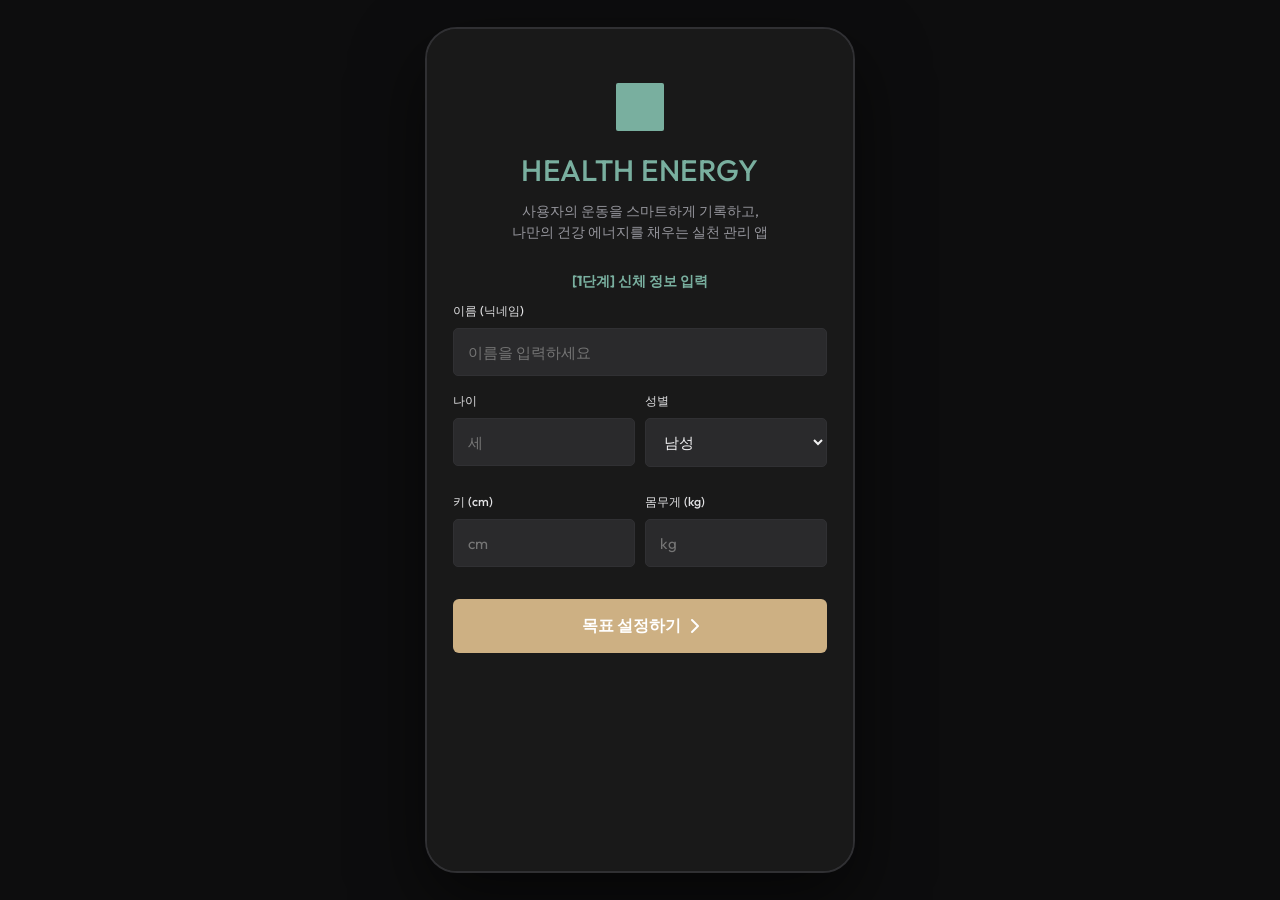
==== commit db503f9f: "Add files via upload" ====
--- a/mobile-deploy/index.html
+++ b/mobile-deploy/index.html
@@ -3,7 +3,7 @@
 <head>
   <meta charset="UTF-8">
   <meta name="viewport" content="width=device-width, initial-scale=1.0, viewport-fit=cover">
-  <meta name="theme-color" content="#0f172a">
+  <meta name="theme-color" content="#191919">
   <meta name="mobile-web-app-capable" content="yes">
   <meta name="apple-mobile-web-app-capable" content="yes">
   <meta name="apple-mobile-web-app-status-bar-style" content="black-translucent">
@@ -20,7 +20,7 @@
   <!-- FontAwesome for Premium Icons -->
   <link rel="stylesheet" href="https://cdnjs.cloudflare.com/ajax/libs/font-awesome/6.4.0/css/all.min.css">
   <!-- Local Styles -->
-  <link rel="stylesheet" href="css/style.css">
+  <link rel="stylesheet" href="./css/style.css">
 </head>
 <body>
 
@@ -47,9 +47,7 @@
       <!-- 1. Onboarding Screen -->
       <section id="screen-onboarding" class="app-screen active">
         <div class="onboarding-container">
-          <div style="font-size: 3rem; color: var(--color-primary); margin-bottom: 20px;">
-            <i class="fa-solid fa-heart-pulse"></i>
-          </div>
+          <div class="brand-mark" aria-hidden="true"></div>
           <h1 class="onboarding-title">HEALTH ENERGY</h1>
           <p class="onboarding-desc">사용자의 운동을 스마트하게 기록하고,<br>나만의 건강 에너지를 채우는 실천 관리 앱</p>
           
@@ -388,6 +386,9 @@
               <option value="니 프레스">니 프레스</option>
               <option value="크런치">크런치</option>
             </optgroup>
+            <optgroup label="유연성">
+              <option value="서서 윗몸 앞으로 굽히기">서서 윗몸 앞으로 굽히기</option>
+            </optgroup>
           </select>
         </div>
 
@@ -430,6 +431,10 @@
               <span class="stat-label">자세 점수</span>
               <span class="stat-value" id="camera-posture-score" style="font-size: 2rem; color: var(--color-secondary);">-- <span style="font-size: 1rem;">점</span></span>
             </div>
+            <div class="stat-box" id="camera-flexibility-distance-box" style="text-align: center; display: none;">
+              <span class="stat-label" id="camera-flexibility-distance-label">바닥까지 추정 거리</span>
+              <span class="stat-value" id="camera-flexibility-distance" style="font-size: 2rem; color: var(--color-warning);">-- <span style="font-size: 1rem;">cm</span></span>
+            </div>
           </div>
 
           <div class="mock-box" style="margin-bottom: 20px; padding: 12px; font-size: 0.78rem; line-height: 1.55; color: var(--text-secondary);">
@@ -450,7 +455,7 @@
       <section id="screen-auto-tracking" class="app-screen">
         <div style="margin-bottom: 16px;">
           <h2 style="font-size: 1.4rem; font-weight: 800;">실시간 자동 측정</h2>
-          <p style="font-size: 0.8rem; color: var(--text-secondary);">스마트폰 GPS 및 센서 활동을 가상으로 시뮬레이션합니다.</p>
+          <p style="font-size: 0.8rem; color: var(--text-secondary);">달리기는 스마트폰의 규칙적인 흔들림을 걸음으로 감지합니다. 시작 후 휴대폰을 손에 들거나 주머니에 안정적으로 넣고 달려주세요.</p>
         </div>
 
         <!-- Exercise Selector -->
@@ -472,6 +477,9 @@
               <option value="니 프레스">니 프레스</option>
               <option value="크런치">크런치</option>
             </optgroup>
+            <optgroup label="심폐지구력 운동">
+              <option value="달리기">달리기</option>
+            </optgroup>
           </select>
         </div>
 
@@ -511,9 +519,8 @@
             </div>
           </div>
 
-          <div class="interactive-mock-controls" style="margin-bottom: 20px;">
+          <div class="interactive-mock-controls interactive-mock-controls--single" style="margin-bottom: 20px;">
             <button class="btn-primary" id="btn-sensor-toggle" style="background: var(--color-primary);">시작</button>
-            <button class="btn-secondary" id="btn-sensor-speedup" disabled>가속 시뮬레이션</button>
           </div>
 
           <button class="btn-primary" id="btn-finish-auto-workout" style="background: linear-gradient(to right, var(--color-secondary), var(--color-accent));">
@@ -709,20 +716,24 @@
     <!-- Bottom Navigation Bar (Hidden on onboarding) -->
     <nav class="nav-bar" id="app-navbar" style="display: none;">
       <a class="nav-item active" onclick="app.navigateTo('home')" id="nav-home">
-        <i class="fa-solid fa-house"></i>
-        <span>홈</span>
-      </a>
-      <a class="nav-item" onclick="app.navigateTo('choose-workout')" id="nav-choose">
-        <i class="fa-solid fa-circle-play"></i>
-        <span>운동 시작</span>
+        <i class="fa-solid fa-play"></i>
+        <span>대시보드</span>
       </a>
       <a class="nav-item" onclick="app.navigateTo('timeline')" id="nav-timeline">
-        <i class="fa-solid fa-list-ul"></i>
+        <i class="fa-solid fa-clipboard-list"></i>
         <span>기록</span>
+      </a>
+      <a class="nav-item nav-item--primary" onclick="app.navigateTo('choose-workout')" id="nav-choose" aria-label="운동 기록 추가">
+        <i class="fa-solid fa-plus"></i>
+        <span>운동 추가</span>
       </a>
       <a class="nav-item" onclick="app.navigateTo('report')" id="nav-report">
         <i class="fa-solid fa-chart-simple"></i>
         <span>분석</span>
+      </a>
+      <a class="nav-item" onclick="document.getElementById('btn-profile').click()" id="nav-profile">
+        <i class="fa-regular fa-user"></i>
+        <span>프로필</span>
       </a>
     </nav>
 
--- a/mobile-deploy/css/style.css
+++ b/mobile-deploy/css/style.css
@@ -541,6 +541,14 @@
   margin-bottom: 20px;
 }
 
+.interactive-mock-controls--single {
+  grid-template-columns: 1fr;
+}
+
+.interactive-mock-controls--single .btn-primary {
+  min-height: 68px;
+}
+
 /* Timeline Timeline Items */
 .timeline-list {
   display: flex;
@@ -971,3 +979,547 @@
     padding-top: 12px;
   }
 }
+
+/* SDGs UI reference adaptation ------------------------------------------------ */
+:root {
+  --bg-color: #111111;
+  --bg-gradient: none;
+  --surface-app: #191919;
+  --card-bg: #2a2a2c;
+  --card-bg-deep: #1b1b1c;
+  --card-border: #333336;
+  --text-primary: #f1f1f2;
+  --text-secondary: #96969d;
+  --color-primary: #79af9f;
+  --color-primary-deep: #286653;
+  --color-primary-glow: rgba(121, 175, 159, 0.2);
+  --color-secondary: #464c70;
+  --color-secondary-glow: rgba(70, 76, 112, 0.22);
+  --color-accent: #ef4c55;
+  --color-accent-glow: rgba(239, 76, 85, 0.18);
+  --color-warning: #cdb083;
+}
+
+body {
+  background: #0d0d0e;
+  background-image: none;
+  color: var(--text-primary);
+}
+
+.app-container {
+  max-width: 430px;
+  height: min(94vh, 920px);
+  min-height: 680px;
+  background: var(--surface-app);
+  backdrop-filter: none;
+  border: 2px solid #303033;
+  border-radius: 32px;
+  box-shadow: 0 28px 70px rgba(0, 0, 0, 0.55);
+}
+
+.app-header {
+  min-height: 76px;
+  padding: 19px 20px 16px;
+  background: var(--surface-app);
+  border-bottom: 2px solid #2b2b2e;
+}
+
+.logo-text {
+  color: var(--color-primary);
+  background: none;
+  -webkit-background-clip: initial;
+  -webkit-text-fill-color: currentColor;
+  font-size: 1.55rem;
+  font-weight: 400;
+  letter-spacing: 0.015em;
+}
+
+.header-btn {
+  width: 42px;
+  height: 42px;
+  background: #dedede;
+  border: 0;
+  color: #242426;
+  box-shadow: none;
+}
+
+.header-btn:hover {
+  background: #f0f0f0;
+  transform: none;
+}
+
+.screen-wrapper {
+  padding: 24px 18px 122px;
+  background: var(--surface-app);
+  scrollbar-width: none;
+}
+
+.screen-wrapper::-webkit-scrollbar {
+  display: none;
+}
+
+.app-screen > div:first-child h2,
+.app-screen > h2 {
+  font-size: 1.75rem !important;
+  font-weight: 500 !important;
+  letter-spacing: -0.03em;
+}
+
+.app-screen > div:first-child p {
+  color: var(--text-secondary) !important;
+  font-size: 0.88rem !important;
+}
+
+.nav-bar {
+  height: 92px;
+  padding: 9px 12px 8px;
+  background: rgba(25, 25, 25, 0.98);
+  backdrop-filter: none;
+  border-top: 2px solid #2d2d30;
+  overflow: visible;
+}
+
+.nav-item {
+  position: relative;
+  width: 62px;
+  min-width: 0;
+  gap: 6px;
+  color: #e6e6e8;
+  font-size: 0.68rem;
+  font-weight: 500;
+}
+
+.nav-item i {
+  width: 34px;
+  height: 34px;
+  display: grid;
+  place-items: center;
+  border-radius: 9px;
+  background: var(--color-primary);
+  color: #ffffff;
+  font-size: 1rem;
+}
+
+.nav-item:hover,
+.nav-item.active {
+  color: #ffffff;
+}
+
+.nav-item.active i {
+  transform: none;
+  text-shadow: none;
+  box-shadow: 0 0 0 2px rgba(121, 175, 159, 0.28);
+}
+
+.nav-item--primary {
+  width: 84px;
+  align-self: flex-end;
+  transform: translateY(-18px);
+}
+
+.nav-item--primary i {
+  width: 78px;
+  height: 78px;
+  border-radius: 50% 50% 44% 44%;
+  font-size: 2.15rem;
+  background: var(--color-primary);
+  border: 6px solid var(--surface-app);
+  box-shadow: none;
+  color: transparent;
+  background-color: var(--color-primary);
+  background-image: linear-gradient(#ffffff, #ffffff), linear-gradient(#ffffff, #ffffff);
+  background-position: center, center;
+  background-repeat: no-repeat;
+  background-size: 30px 5px, 5px 30px;
+}
+
+.nav-item--primary i::before {
+  content: none;
+}
+
+.nav-item--primary span {
+  position: absolute;
+  width: 1px;
+  height: 1px;
+  overflow: hidden;
+  clip: rect(0, 0, 0, 0);
+}
+
+.floating-action-btn {
+  display: none !important;
+}
+
+.brand-mark {
+  width: 48px;
+  height: 48px;
+  margin: 0 auto 22px;
+  background: var(--color-primary);
+  border-radius: 2px;
+}
+
+.onboarding-container {
+  justify-content: flex-start;
+  padding: 30px 8px 50px;
+}
+
+.onboarding-title {
+  color: var(--color-primary);
+  font-size: 1.85rem;
+  font-weight: 500;
+  letter-spacing: 0.015em;
+}
+
+.onboarding-desc {
+  max-width: 330px;
+  margin-bottom: 28px;
+  line-height: 1.55;
+}
+
+.form-group {
+  margin-bottom: 17px;
+}
+
+.form-group label {
+  color: #e2e2e4;
+  font-size: 0.78rem;
+  font-weight: 500;
+  text-transform: none;
+  letter-spacing: 0;
+}
+
+.form-input,
+.form-select {
+  min-height: 48px;
+  padding: 13px 14px;
+  background: var(--card-bg);
+  border: 1px solid #303033;
+  border-radius: 5px;
+  color: var(--text-primary);
+  box-shadow: none;
+}
+
+.form-input:focus,
+.form-select:focus {
+  border-color: var(--color-primary);
+  box-shadow: 0 0 0 2px rgba(121, 175, 159, 0.14);
+}
+
+.btn-primary,
+.btn-secondary {
+  min-height: 50px;
+  border-radius: 6px;
+  box-shadow: none;
+  font-weight: 600;
+}
+
+.btn-primary {
+  background: var(--color-warning) !important;
+  color: #ffffff;
+}
+
+.btn-secondary {
+  background: var(--card-bg) !important;
+  border: 1px solid #303033;
+  color: var(--text-primary);
+}
+
+.btn-primary:hover,
+.btn-secondary:hover {
+  transform: none;
+  filter: brightness(1.06);
+  box-shadow: none;
+}
+
+.glass-card,
+.stat-box,
+.selection-card,
+.mock-box,
+.timeline-item-content {
+  background: var(--card-bg);
+  border: 1px solid #303033;
+  box-shadow: none;
+}
+
+.glass-card {
+  padding: 17px;
+  border-radius: 7px;
+}
+
+.glass-card:hover {
+  transform: none;
+  box-shadow: none;
+}
+
+.glass-card-title {
+  font-size: 1rem;
+  font-weight: 600;
+}
+
+.stats-grid {
+  gap: 10px;
+  margin-bottom: 10px;
+}
+
+.stat-box {
+  min-height: 92px;
+  padding: 15px;
+  border-radius: 7px;
+  justify-content: center;
+}
+
+.stat-label {
+  color: #c7c7cb;
+  font-size: 0.74rem;
+  font-weight: 500;
+  text-transform: none;
+}
+
+.stat-value {
+  font-size: 1.32rem;
+  font-weight: 700;
+}
+
+.energy-gauge-container {
+  margin: 18px 0;
+}
+
+.svg-gauge-bg {
+  stroke: #202023;
+}
+
+.svg-gauge-fill {
+  stroke-linecap: butt;
+}
+
+.energy-status-badge {
+  min-width: 176px;
+  padding: 6px 12px;
+  background: var(--color-primary-deep);
+  border: 0;
+  border-radius: 6px;
+  color: #d9eee7;
+  box-shadow: none;
+}
+
+.exercise-item {
+  min-height: 76px;
+  padding: 13px 14px;
+  background: var(--card-bg-deep);
+  border: 1px solid #242426;
+  border-radius: 8px;
+}
+
+.exercise-item:hover {
+  background: #202021;
+  transform: none;
+}
+
+.exercise-icon,
+.selection-card-icon {
+  background: var(--color-warning) !important;
+  color: #ffffff !important;
+  border-radius: 4px;
+}
+
+.selection-card {
+  min-height: 106px;
+  margin-bottom: 12px;
+  padding: 18px;
+  border-radius: 7px;
+  gap: 16px;
+}
+
+.selection-card::after {
+  content: '›';
+  color: #eeeeef;
+  font-size: 2.5rem;
+  line-height: 1;
+  font-weight: 600;
+}
+
+.selection-card:hover {
+  transform: none;
+  background: #303033;
+  border-color: #3b3b3f;
+}
+
+.selection-card-icon {
+  width: 48px;
+  height: 48px;
+}
+
+.selection-card-title {
+  font-size: 1.02rem;
+}
+
+.selection-card-desc {
+  color: var(--text-secondary);
+  font-size: 0.74rem;
+  line-height: 1.45;
+}
+
+.mock-box {
+  background: var(--card-bg);
+  border-radius: 8px;
+}
+
+#camera-viewport {
+  background: #050505 !important;
+  border-radius: 8px !important;
+}
+
+.camera-indicator {
+  color: #ffffff;
+}
+
+.camera-dot {
+  background: var(--color-accent);
+}
+
+.camera-switch-btn {
+  background: rgba(42, 42, 44, 0.88);
+  border-color: #525256;
+}
+
+.timeline-list {
+  padding-left: 0;
+}
+
+.timeline-list::before,
+.timeline-item-dot {
+  display: none;
+}
+
+.timeline-item {
+  margin-bottom: 10px;
+}
+
+.timeline-item-content {
+  border-radius: 7px;
+  padding: 14px 15px;
+}
+
+.timeline-item-memo {
+  background: #222224;
+  border-left-color: var(--color-secondary);
+}
+
+.calendar-grid {
+  gap: 5px;
+}
+
+.calendar-day {
+  border-radius: 4px;
+  background: var(--color-secondary);
+}
+
+.calendar-day.empty {
+  background: transparent;
+}
+
+.calendar-day.today {
+  color: #ffffff;
+  border: 1px solid var(--color-warning);
+}
+
+.calendar-day.selected {
+  background: var(--color-warning);
+  color: #242426;
+  box-shadow: none;
+}
+
+.timeframe-group {
+  padding: 4px;
+  background: var(--card-bg);
+  border-radius: 6px;
+}
+
+.btn-timeframe,
+.btn-date-filter {
+  border-radius: 4px;
+}
+
+.btn-timeframe.active,
+.btn-date-filter.active {
+  background: var(--color-warning);
+  color: #ffffff;
+  box-shadow: none;
+}
+
+.chart-bar-bg {
+  background: #1d1d1f;
+}
+
+.chart-bar-fill {
+  background: var(--color-primary);
+  border-radius: 2px;
+}
+
+.modal-overlay {
+  background: rgba(0, 0, 0, 0.8);
+  backdrop-filter: blur(4px);
+}
+
+.modal-content {
+  box-shadow: 0 24px 70px rgba(0, 0, 0, 0.55);
+}
+
+@media (max-width: 600px) {
+  .app-container {
+    height: 100dvh;
+    border: 0;
+    border-radius: 0;
+  }
+
+  .app-header {
+    min-height: calc(70px + env(safe-area-inset-top));
+    padding: calc(15px + env(safe-area-inset-top)) 18px 13px;
+  }
+
+  .screen-wrapper {
+    padding: 22px 16px calc(118px + env(safe-area-inset-bottom));
+  }
+
+  .nav-bar {
+    height: calc(86px + env(safe-area-inset-bottom));
+    padding-bottom: calc(7px + env(safe-area-inset-bottom));
+  }
+
+  .nav-item {
+    width: 58px;
+  }
+
+  .nav-item--primary {
+    width: 72px;
+  }
+
+  .nav-item--primary i {
+    width: 72px;
+    height: 72px;
+  }
+}
+
+@media (max-width: 360px) {
+  .logo-text {
+    font-size: 1.3rem;
+  }
+
+  .nav-item {
+    width: 52px;
+    font-size: 0.62rem;
+  }
+
+  .nav-item i {
+    width: 31px;
+    height: 31px;
+  }
+
+  .nav-item--primary,
+  .nav-item--primary i {
+    width: 64px;
+  }
+
+  .nav-item--primary i {
+    height: 64px;
+  }
+}
